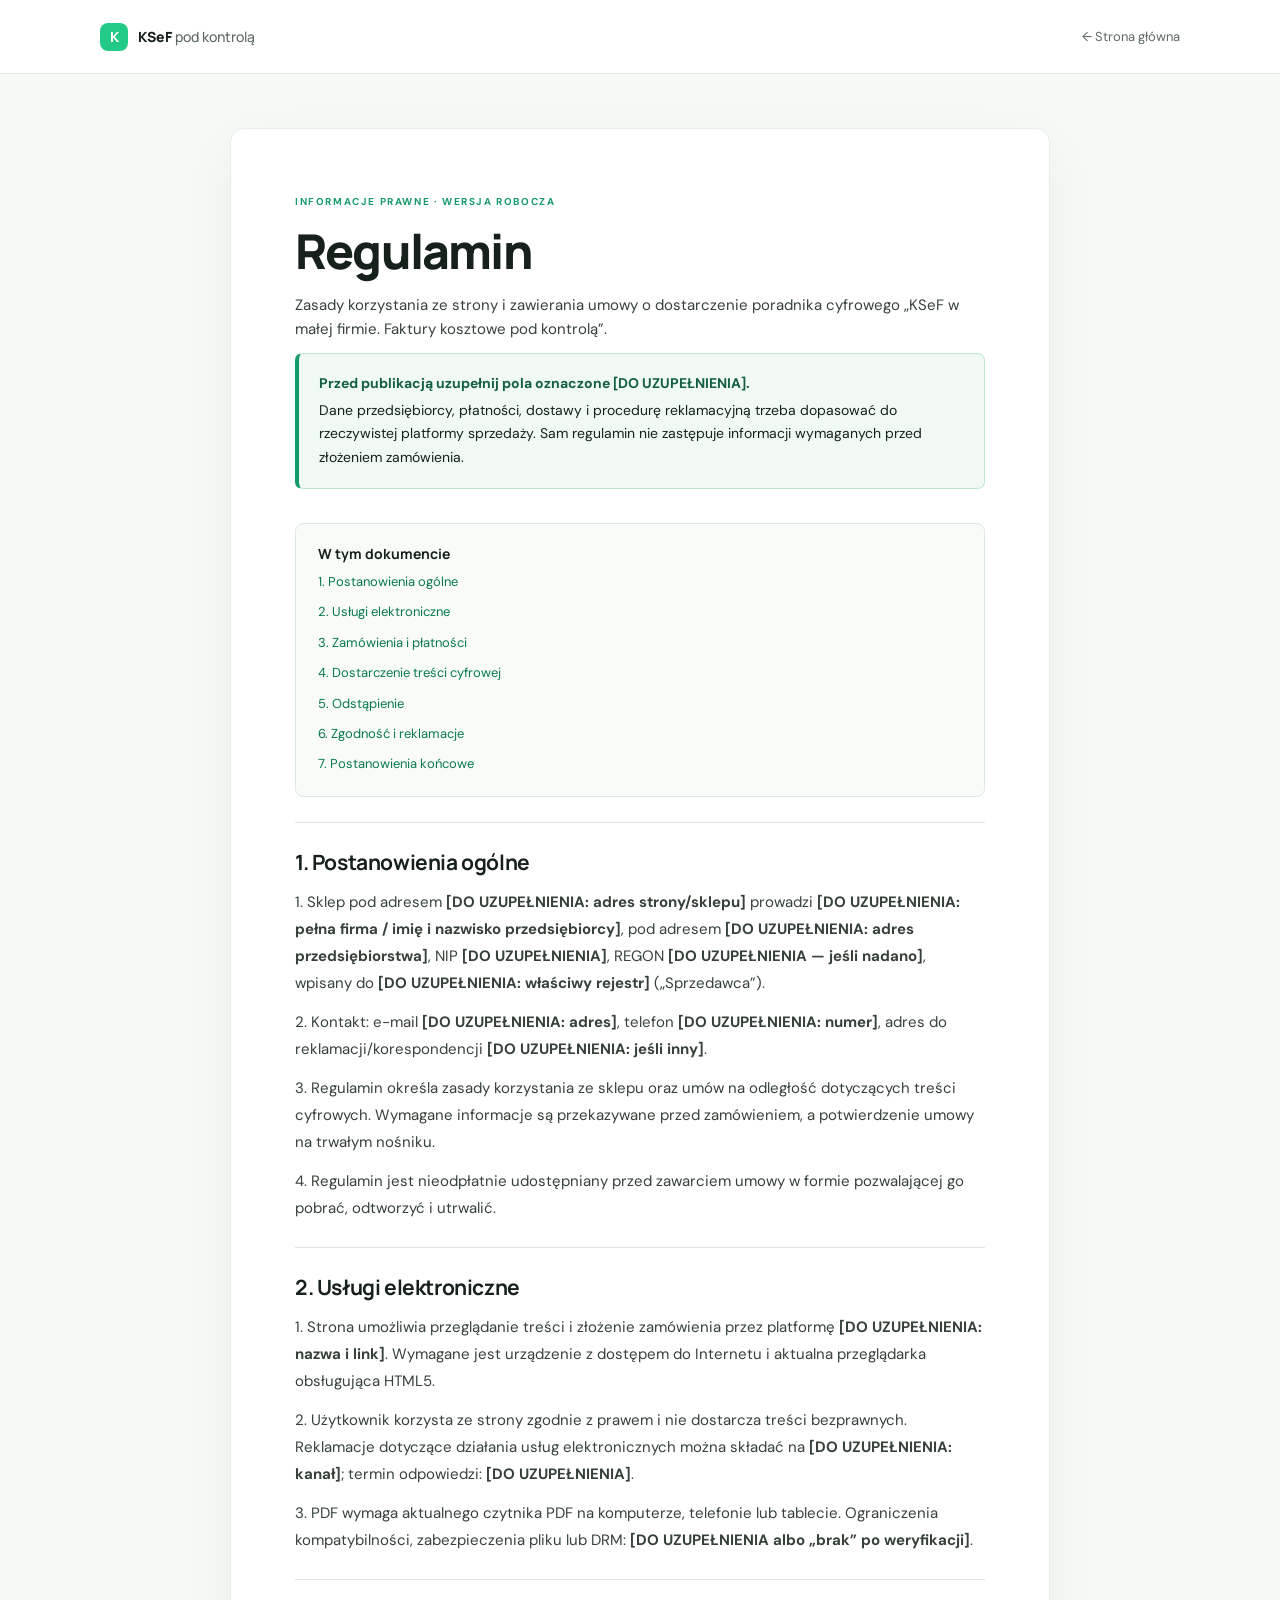
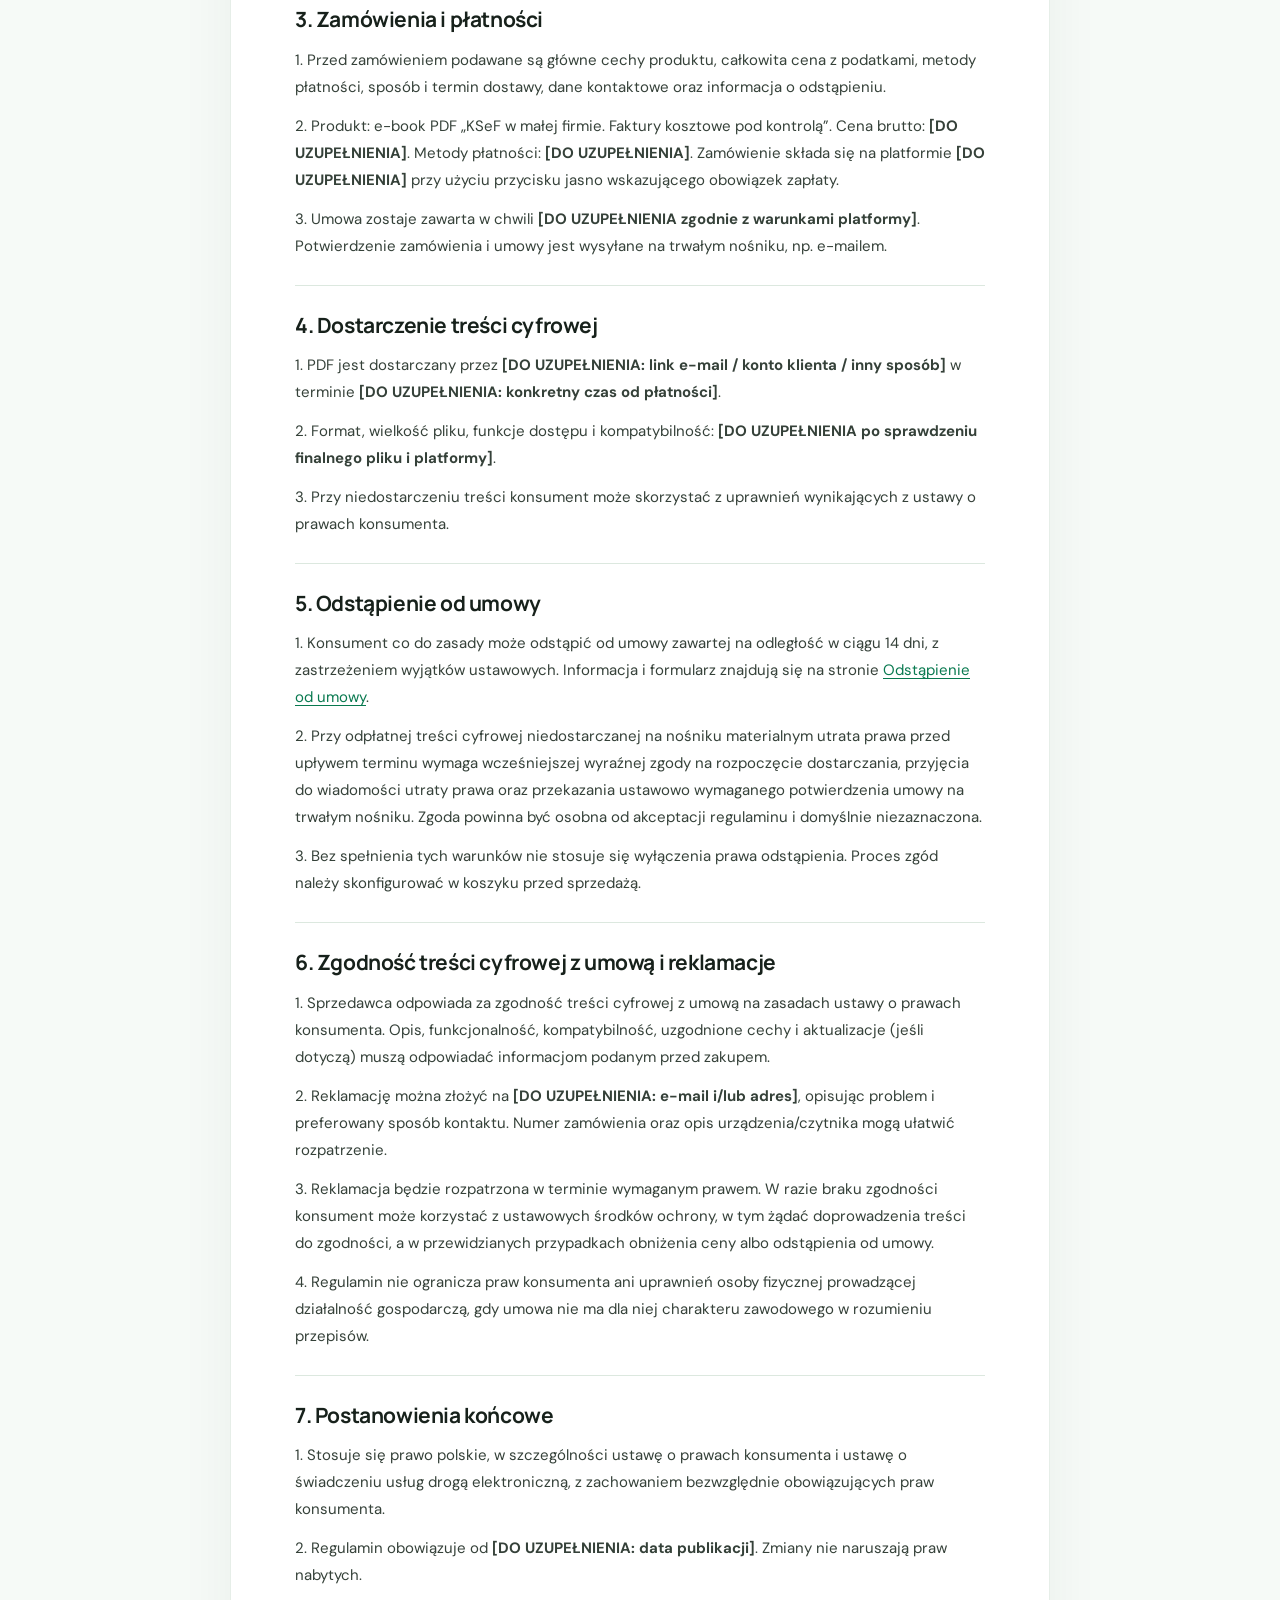
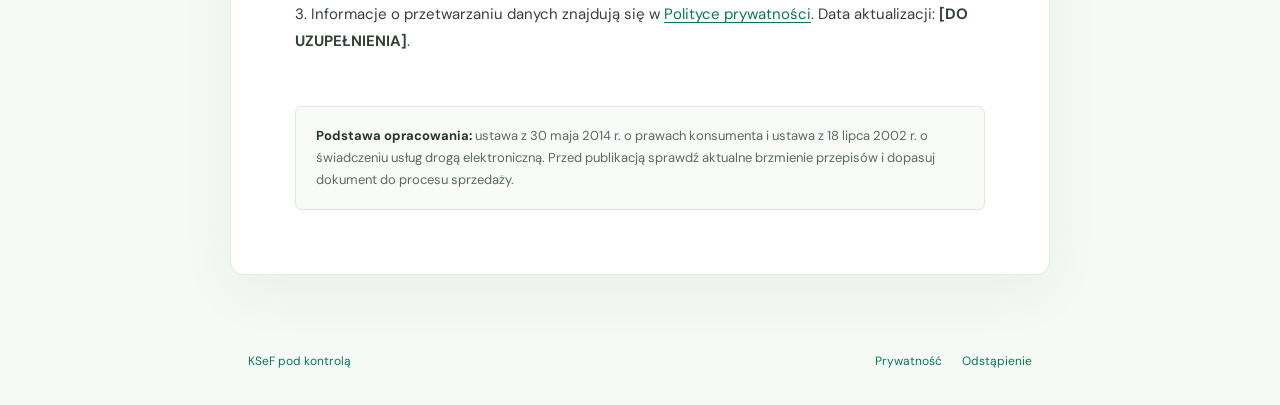
==== regulamin.html @ 52cff68a "Add legal document templates for digital product" ====
<!doctype html><html lang="pl"><head><meta charset="UTF-8"><meta name="viewport" content="width=device-width, initial-scale=1"><meta name="description" content="Projekt regulaminu sprzedaży poradnika cyfrowego KSeF pod kontrolą."><title>Regulamin — KSeF pod kontrolą</title><link rel="preconnect" href="https://fonts.googleapis.com"><link rel="preconnect" href="https://fonts.gstatic.com" crossorigin><link href="https://fonts.googleapis.com/css2?family=DM+Sans:wght@400;500;600;700&family=Manrope:wght@500;600;700;800&display=swap" rel="stylesheet"><link rel="stylesheet" href="documents.css"></head><body>
<header class="doc-header"><a class="brand" href="index.html"><span class="mark">K</span><span>KSeF <i>pod kontrolą</i></span></a><a class="back" href="index.html">← Strona główna</a></header><main class="doc-shell"><div class="doc-kicker">INFORMACJE PRAWNE · WERSJA ROBOCZA</div><h1>Regulamin</h1><p class="lead">Zasady korzystania ze strony i zawierania umowy o dostarczenie poradnika cyfrowego „KSeF w małej firmie. Faktury kosztowe pod kontrolą”.</p><aside class="notice"><strong>Przed publikacją uzupełnij pola oznaczone [DO UZUPEŁNIENIA].</strong> Dane przedsiębiorcy, płatności, dostawy i procedurę reklamacyjną trzeba dopasować do rzeczywistej platformy sprzedaży. Sam regulamin nie zastępuje informacji wymaganych przed złożeniem zamówienia.</aside>
<nav class="toc"><strong>W tym dokumencie</strong><a href="#postanowienia">1. Postanowienia ogólne</a><a href="#uslugi">2. Usługi elektroniczne</a><a href="#zamowienia">3. Zamówienia i płatności</a><a href="#dostawa">4. Dostarczenie treści cyfrowej</a><a href="#odstapienie">5. Odstąpienie</a><a href="#reklamacje">6. Zgodność i reklamacje</a><a href="#koncowe">7. Postanowienia końcowe</a></nav>
<section id="postanowienia"><h2>1. Postanowienia ogólne</h2><p>1. Sklep pod adresem <b>[DO UZUPEŁNIENIA: adres strony/sklepu]</b> prowadzi <b>[DO UZUPEŁNIENIA: pełna firma / imię i nazwisko przedsiębiorcy]</b>, pod adresem <b>[DO UZUPEŁNIENIA: adres przedsiębiorstwa]</b>, NIP <b>[DO UZUPEŁNIENIA]</b>, REGON <b>[DO UZUPEŁNIENIA — jeśli nadano]</b>, wpisany do <b>[DO UZUPEŁNIENIA: właściwy rejestr]</b> („Sprzedawca”).</p><p>2. Kontakt: e-mail <b>[DO UZUPEŁNIENIA: adres]</b>, telefon <b>[DO UZUPEŁNIENIA: numer]</b>, adres do reklamacji/korespondencji <b>[DO UZUPEŁNIENIA: jeśli inny]</b>.</p><p>3. Regulamin określa zasady korzystania ze sklepu oraz umów na odległość dotyczących treści cyfrowych. Wymagane informacje są przekazywane przed zamówieniem, a potwierdzenie umowy na trwałym nośniku.</p><p>4. Regulamin jest nieodpłatnie udostępniany przed zawarciem umowy w formie pozwalającej go pobrać, odtworzyć i utrwalić.</p></section>
<section id="uslugi"><h2>2. Usługi elektroniczne</h2><p>1. Strona umożliwia przeglądanie treści i złożenie zamówienia przez platformę <b>[DO UZUPEŁNIENIA: nazwa i link]</b>. Wymagane jest urządzenie z dostępem do Internetu i aktualna przeglądarka obsługująca HTML5.</p><p>2. Użytkownik korzysta ze strony zgodnie z prawem i nie dostarcza treści bezprawnych. Reklamacje dotyczące działania usług elektronicznych można składać na <b>[DO UZUPEŁNIENIA: kanał]</b>; termin odpowiedzi: <b>[DO UZUPEŁNIENIA]</b>.</p><p>3. PDF wymaga aktualnego czytnika PDF na komputerze, telefonie lub tablecie. Ograniczenia kompatybilności, zabezpieczenia pliku lub DRM: <b>[DO UZUPEŁNIENIA albo „brak” po weryfikacji]</b>.</p></section>
<section id="zamowienia"><h2>3. Zamówienia i płatności</h2><p>1. Przed zamówieniem podawane są główne cechy produktu, całkowita cena z podatkami, metody płatności, sposób i termin dostawy, dane kontaktowe oraz informacja o odstąpieniu.</p><p>2. Produkt: e-book PDF „KSeF w małej firmie. Faktury kosztowe pod kontrolą”. Cena brutto: <b>[DO UZUPEŁNIENIA]</b>. Metody płatności: <b>[DO UZUPEŁNIENIA]</b>. Zamówienie składa się na platformie <b>[DO UZUPEŁNIENIA]</b> przy użyciu przycisku jasno wskazującego obowiązek zapłaty.</p><p>3. Umowa zostaje zawarta w chwili <b>[DO UZUPEŁNIENIA zgodnie z warunkami platformy]</b>. Potwierdzenie zamówienia i umowy jest wysyłane na trwałym nośniku, np. e-mailem.</p></section>
<section id="dostawa"><h2>4. Dostarczenie treści cyfrowej</h2><p>1. PDF jest dostarczany przez <b>[DO UZUPEŁNIENIA: link e-mail / konto klienta / inny sposób]</b> w terminie <b>[DO UZUPEŁNIENIA: konkretny czas od płatności]</b>.</p><p>2. Format, wielkość pliku, funkcje dostępu i kompatybilność: <b>[DO UZUPEŁNIENIA po sprawdzeniu finalnego pliku i platformy]</b>.</p><p>3. Przy niedostarczeniu treści konsument może skorzystać z uprawnień wynikających z ustawy o prawach konsumenta.</p></section>
<section id="odstapienie"><h2>5. Odstąpienie od umowy</h2><p>1. Konsument co do zasady może odstąpić od umowy zawartej na odległość w ciągu 14 dni, z zastrzeżeniem wyjątków ustawowych. Informacja i formularz znajdują się na stronie <a href="odstapienie.html">Odstąpienie od umowy</a>.</p><p>2. Przy odpłatnej treści cyfrowej niedostarczanej na nośniku materialnym utrata prawa przed upływem terminu wymaga wcześniejszej wyraźnej zgody na rozpoczęcie dostarczania, przyjęcia do wiadomości utraty prawa oraz przekazania ustawowo wymaganego potwierdzenia umowy na trwałym nośniku. Zgoda powinna być osobna od akceptacji regulaminu i domyślnie niezaznaczona.</p><p>3. Bez spełnienia tych warunków nie stosuje się wyłączenia prawa odstąpienia. Proces zgód należy skonfigurować w koszyku przed sprzedażą.</p></section>
<section id="reklamacje"><h2>6. Zgodność treści cyfrowej z umową i reklamacje</h2><p>1. Sprzedawca odpowiada za zgodność treści cyfrowej z umową na zasadach ustawy o prawach konsumenta. Opis, funkcjonalność, kompatybilność, uzgodnione cechy i aktualizacje (jeśli dotyczą) muszą odpowiadać informacjom podanym przed zakupem.</p><p>2. Reklamację można złożyć na <b>[DO UZUPEŁNIENIA: e-mail i/lub adres]</b>, opisując problem i preferowany sposób kontaktu. Numer zamówienia oraz opis urządzenia/czytnika mogą ułatwić rozpatrzenie.</p><p>3. Reklamacja będzie rozpatrzona w terminie wymaganym prawem. W razie braku zgodności konsument może korzystać z ustawowych środków ochrony, w tym żądać doprowadzenia treści do zgodności, a w przewidzianych przypadkach obniżenia ceny albo odstąpienia od umowy.</p><p>4. Regulamin nie ogranicza praw konsumenta ani uprawnień osoby fizycznej prowadzącej działalność gospodarczą, gdy umowa nie ma dla niej charakteru zawodowego w rozumieniu przepisów.</p></section>
<section id="koncowe"><h2>7. Postanowienia końcowe</h2><p>1. Stosuje się prawo polskie, w szczególności ustawę o prawach konsumenta i ustawę o świadczeniu usług drogą elektroniczną, z zachowaniem bezwzględnie obowiązujących praw konsumenta.</p><p>2. Regulamin obowiązuje od <b>[DO UZUPEŁNIENIA: data publikacji]</b>. Zmiany nie naruszają praw nabytych.</p><p>3. Informacje o przetwarzaniu danych znajdują się w <a href="polityka-prywatnosci.html">Polityce prywatności</a>. Data aktualizacji: <b>[DO UZUPEŁNIENIA]</b>.</p></section>
<aside class="sources"><b>Podstawa opracowania:</b> ustawa z 30 maja 2014 r. o prawach konsumenta i ustawa z 18 lipca 2002 r. o świadczeniu usług drogą elektroniczną. Przed publikacją sprawdź aktualne brzmienie przepisów i dopasuj dokument do procesu sprzedaży.</aside></main><footer class="doc-footer"><a href="index.html">KSeF pod kontrolą</a><nav><a href="polityka-prywatnosci.html">Prywatność</a><a href="odstapienie.html">Odstąpienie</a></nav></footer></body></html>
---- documents.css ----
:root{--ink:#17211b;--muted:#5d6a61;--green:#159b68;--line:#dce8df;--soft:#f6faf7;--display:"Manrope","DM Sans",Arial,sans-serif;--sans:"DM Sans",Arial,sans-serif}*{box-sizing:border-box}html{scroll-behavior:smooth}body{margin:0;background:var(--soft);color:var(--ink);font:16px/1.8 var(--sans);-webkit-font-smoothing:antialiased}a{color:#08794f;text-decoration-thickness:1px;text-underline-offset:3px}.doc-header{height:74px;padding:0 max(24px,calc((100% - 1080px)/2));display:flex;align-items:center;justify-content:space-between;background:#fff;border-bottom:1px solid var(--line)}.brand{display:flex;align-items:center;gap:10px;color:var(--ink);font:800 14px var(--display);text-decoration:none}.brand i{font-style:normal;font-weight:500;color:var(--muted)}.mark{display:grid;place-items:center;background:#22c987;color:white;width:28px;height:28px;border-radius:8px}.back{font-size:13px;text-decoration:none;color:var(--muted)}.doc-shell{width:min(820px,calc(100% - 36px));margin:54px auto 76px;padding:clamp(24px,6vw,64px);background:white;border:1px solid #e6eee8;box-shadow:0 18px 55px #1c3c270e;border-radius:14px}.doc-kicker{font-size:10px;letter-spacing:1.6px;font-weight:700;color:var(--green);margin-bottom:13px}.doc-shell h1{font:800 clamp(34px,6vw,48px)/1.12 var(--display);letter-spacing:-1.8px;margin:0 0 15px}.lead{font-size:18px;line-height:1.6;color:var(--muted);margin:0 0 28px}.notice{padding:18px 20px;margin:0 0 34px;border:1px solid #bee7cd;border-left:4px solid var(--green);border-radius:7px;background:#f0faf3;font-size:14px;line-height:1.7}.notice strong{display:block;color:#145f42;margin-bottom:3px}.doc-shell section{padding:25px 0;border-top:1px solid var(--line);scroll-margin-top:20px}.doc-shell h2{font:700 21px/1.35 var(--display);letter-spacing:-.4px;margin:0 0 13px}.doc-shell p,.doc-shell li{font-size:15px;color:#354139}.doc-shell p{margin:0 0 12px}.doc-shell p:last-child{margin-bottom:0}.doc-shell ul{padding-left:22px;margin:12px 0}.doc-shell li{padding:0 0 10px}.toc{display:grid;gap:7px;padding:20px 22px;margin:0 0 25px;background:#f8fbf8;border:1px solid var(--line);border-radius:8px}.toc strong{font:700 14px var(--display)}.toc a{font-size:13px;text-decoration:none}.toc a:hover,.doc-links a:hover,.doc-footer a:hover{color:#095c3e;text-decoration:underline}.sources{margin-top:26px;padding:18px 20px;background:#f8fbf8;border:1px solid var(--line);border-radius:7px;color:var(--muted);font-size:13px;line-height:1.7}.sources b{color:#27372d}.form-template{margin-top:18px;padding:22px;border:1px solid var(--line);border-radius:8px;background:#fbfdfb}.form-template p{margin-bottom:13px}.form-template .small{font-size:12px;color:var(--muted);margin-top:18px}.doc-links{display:flex;justify-content:space-between;margin-top:26px!important}.doc-footer{max-width:820px;margin:0 auto;padding:0 18px 32px;display:flex;justify-content:space-between;font-size:12px;color:var(--muted)}.doc-footer a{text-decoration:none}.doc-footer nav{display:flex;gap:20px}@media(max-width:560px){body{font-size:15px}.doc-header{height:64px;padding:0 18px}.back{font-size:11px}.doc-shell{width:calc(100% - 20px);margin:18px auto 42px;padding:24px 20px;border-radius:10px}.lead{font-size:16px}.doc-shell h2{font-size:19px}.doc-shell p,.doc-shell li{font-size:14px}.doc-footer{padding:0 14px 24px}.doc-footer nav{gap:12px}}
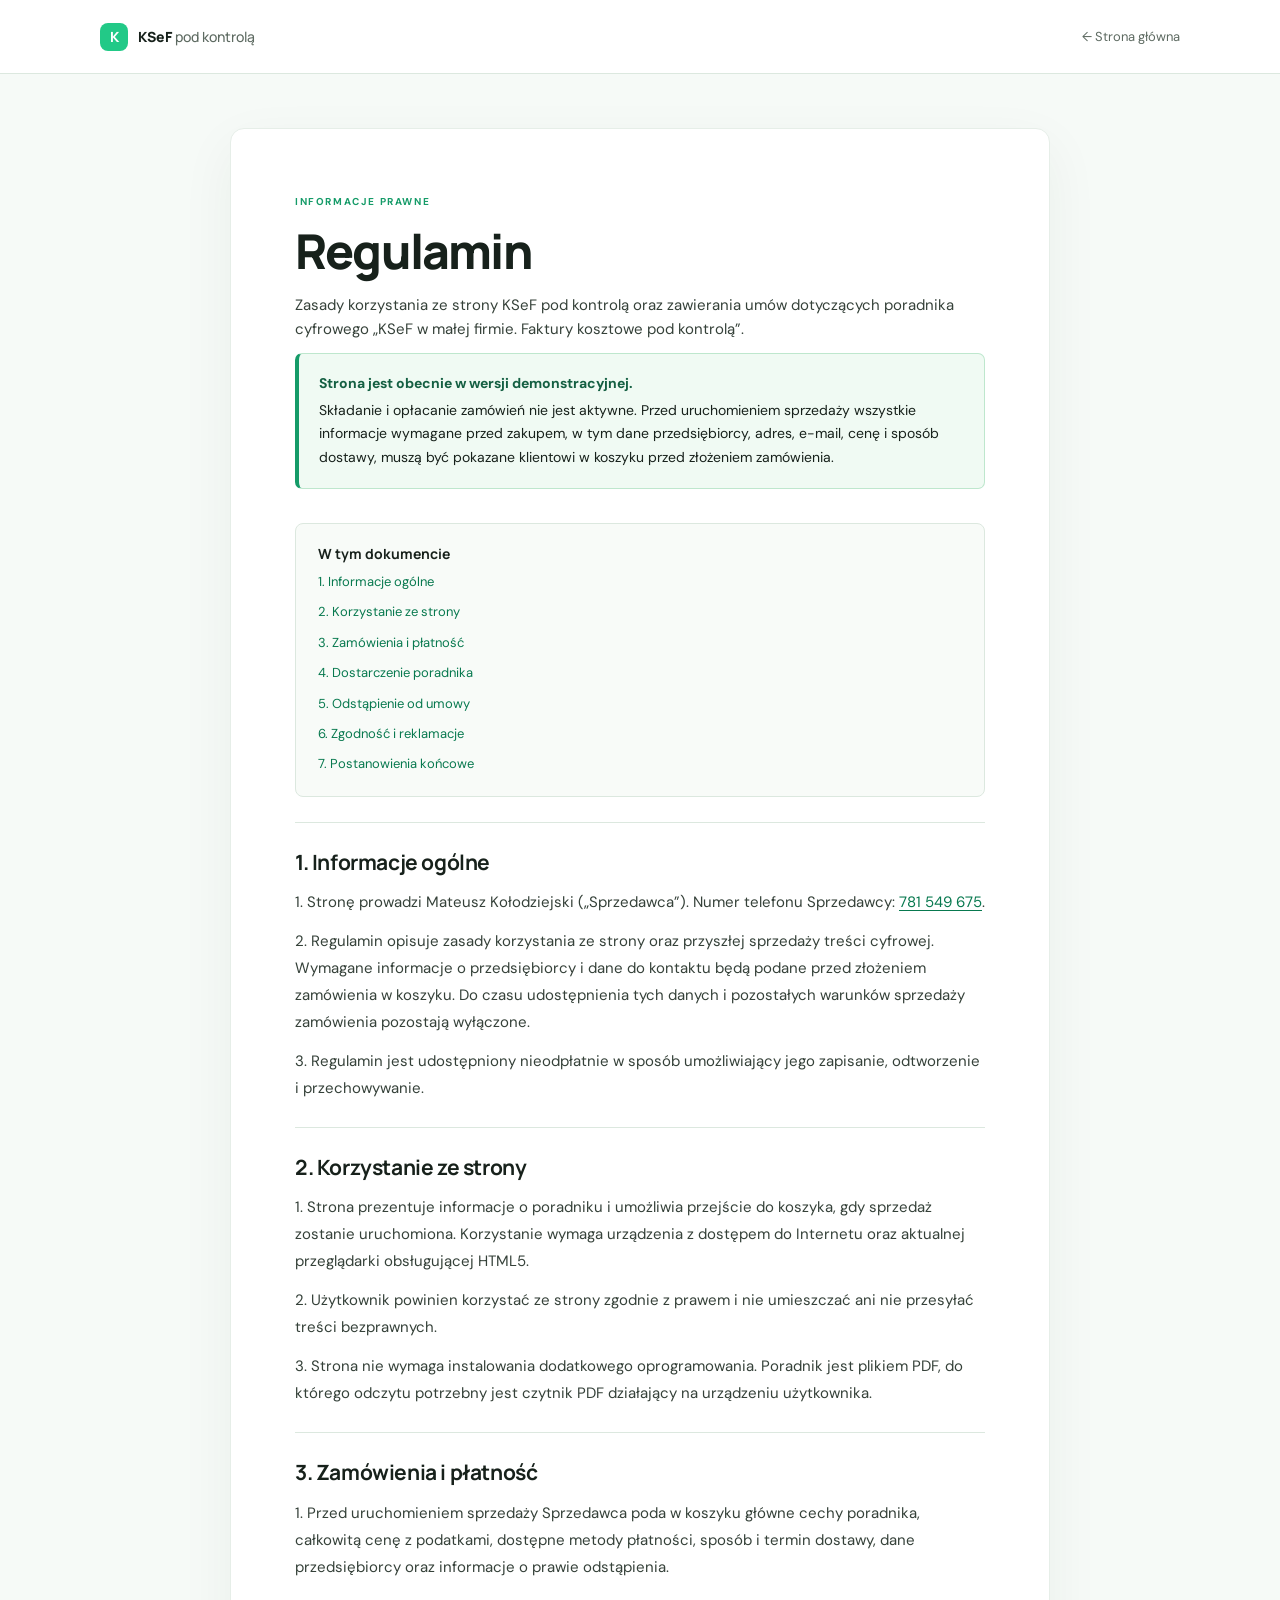
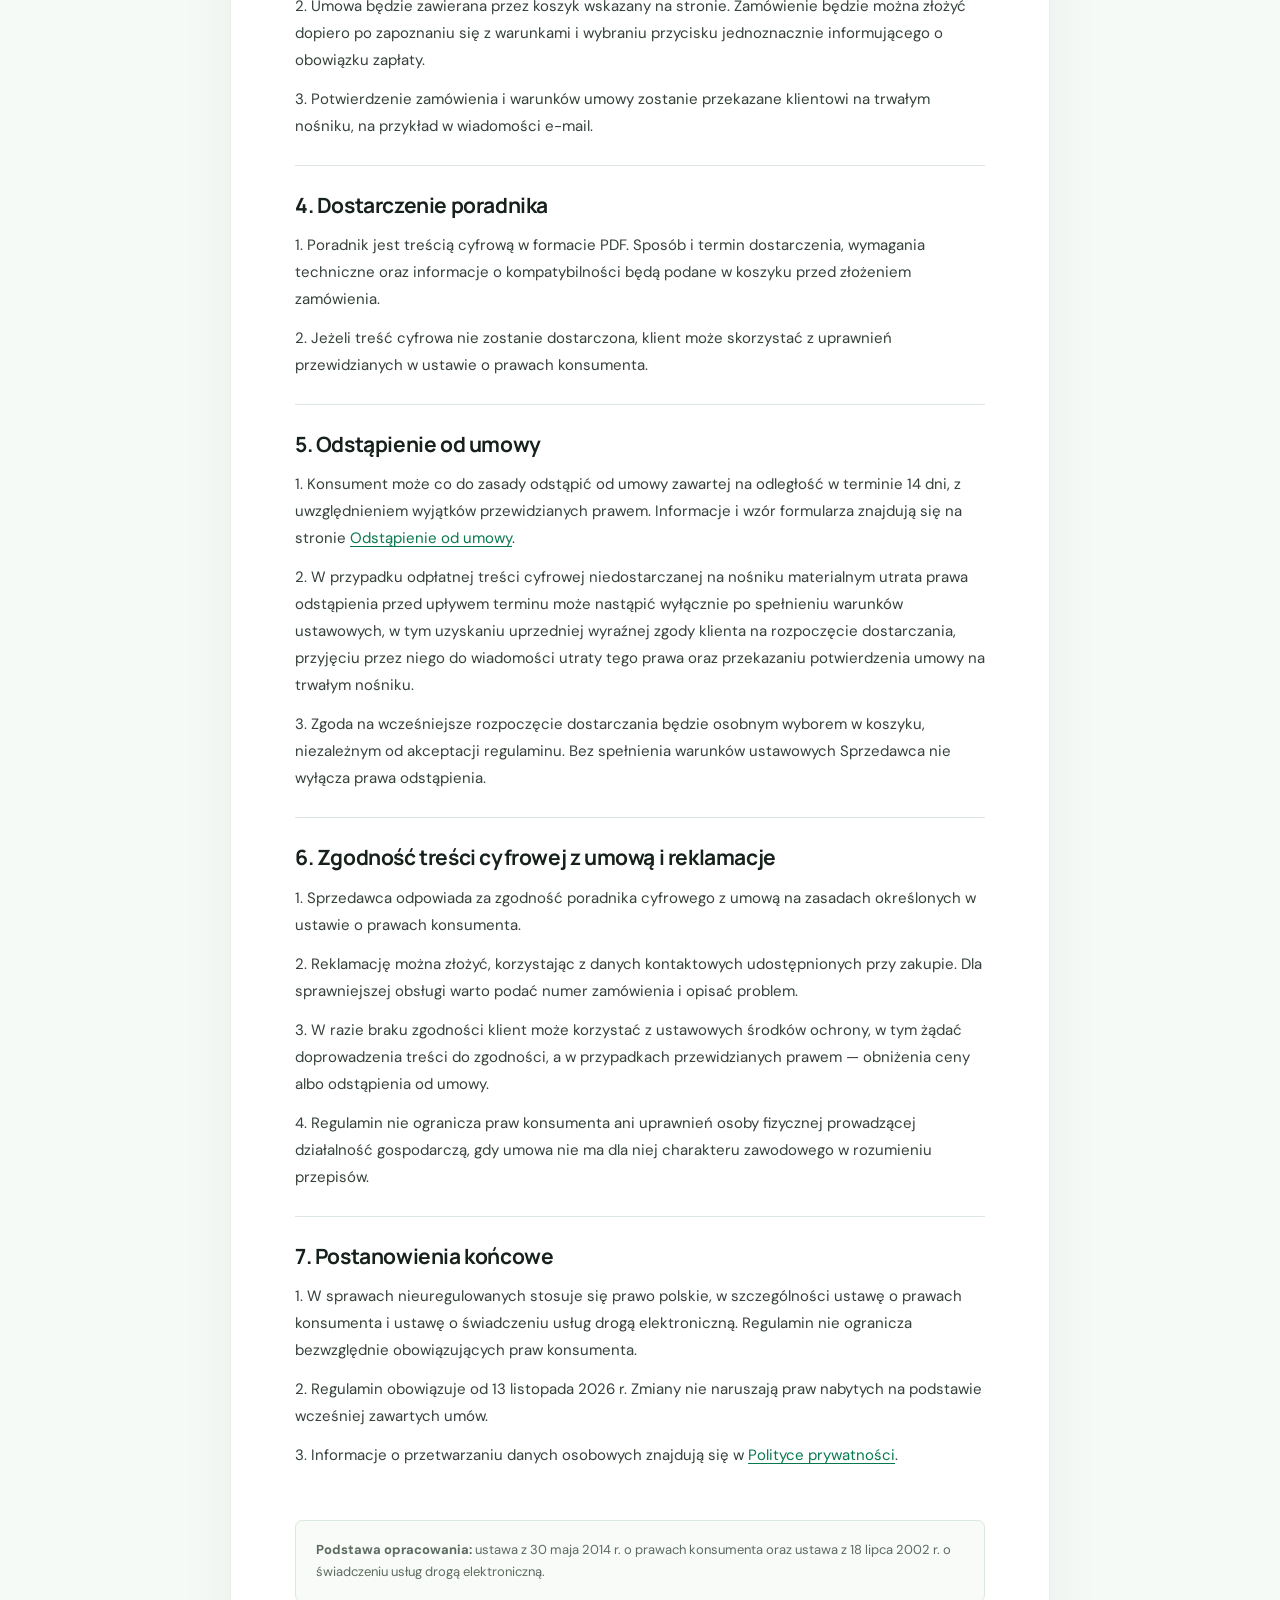
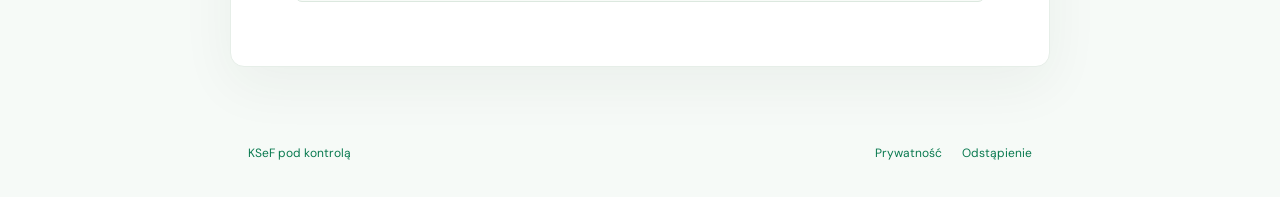
==== commit 87f2d797: "Simplify terms and add seller contact details" ====
--- a/regulamin.html
+++ b/regulamin.html
@@ -1,11 +1,87 @@
-<!doctype html><html lang="pl"><head><meta charset="UTF-8"><meta name="viewport" content="width=device-width, initial-scale=1"><meta name="description" content="Projekt regulaminu sprzedaży poradnika cyfrowego KSeF pod kontrolą."><title>Regulamin — KSeF pod kontrolą</title><link rel="preconnect" href="https://fonts.googleapis.com"><link rel="preconnect" href="https://fonts.gstatic.com" crossorigin><link href="https://fonts.googleapis.com/css2?family=DM+Sans:wght@400;500;600;700&family=Manrope:wght@500;600;700;800&display=swap" rel="stylesheet"><link rel="stylesheet" href="documents.css"></head><body>
-<header class="doc-header"><a class="brand" href="index.html"><span class="mark">K</span><span>KSeF <i>pod kontrolą</i></span></a><a class="back" href="index.html">← Strona główna</a></header><main class="doc-shell"><div class="doc-kicker">INFORMACJE PRAWNE · WERSJA ROBOCZA</div><h1>Regulamin</h1><p class="lead">Zasady korzystania ze strony i zawierania umowy o dostarczenie poradnika cyfrowego „KSeF w małej firmie. Faktury kosztowe pod kontrolą”.</p><aside class="notice"><strong>Przed publikacją uzupełnij pola oznaczone [DO UZUPEŁNIENIA].</strong> Dane przedsiębiorcy, płatności, dostawy i procedurę reklamacyjną trzeba dopasować do rzeczywistej platformy sprzedaży. Sam regulamin nie zastępuje informacji wymaganych przed złożeniem zamówienia.</aside>
-<nav class="toc"><strong>W tym dokumencie</strong><a href="#postanowienia">1. Postanowienia ogólne</a><a href="#uslugi">2. Usługi elektroniczne</a><a href="#zamowienia">3. Zamówienia i płatności</a><a href="#dostawa">4. Dostarczenie treści cyfrowej</a><a href="#odstapienie">5. Odstąpienie</a><a href="#reklamacje">6. Zgodność i reklamacje</a><a href="#koncowe">7. Postanowienia końcowe</a></nav>
-<section id="postanowienia"><h2>1. Postanowienia ogólne</h2><p>1. Sklep pod adresem <b>[DO UZUPEŁNIENIA: adres strony/sklepu]</b> prowadzi <b>[DO UZUPEŁNIENIA: pełna firma / imię i nazwisko przedsiębiorcy]</b>, pod adresem <b>[DO UZUPEŁNIENIA: adres przedsiębiorstwa]</b>, NIP <b>[DO UZUPEŁNIENIA]</b>, REGON <b>[DO UZUPEŁNIENIA — jeśli nadano]</b>, wpisany do <b>[DO UZUPEŁNIENIA: właściwy rejestr]</b> („Sprzedawca”).</p><p>2. Kontakt: e-mail <b>[DO UZUPEŁNIENIA: adres]</b>, telefon <b>[DO UZUPEŁNIENIA: numer]</b>, adres do reklamacji/korespondencji <b>[DO UZUPEŁNIENIA: jeśli inny]</b>.</p><p>3. Regulamin określa zasady korzystania ze sklepu oraz umów na odległość dotyczących treści cyfrowych. Wymagane informacje są przekazywane przed zamówieniem, a potwierdzenie umowy na trwałym nośniku.</p><p>4. Regulamin jest nieodpłatnie udostępniany przed zawarciem umowy w formie pozwalającej go pobrać, odtworzyć i utrwalić.</p></section>
-<section id="uslugi"><h2>2. Usługi elektroniczne</h2><p>1. Strona umożliwia przeglądanie treści i złożenie zamówienia przez platformę <b>[DO UZUPEŁNIENIA: nazwa i link]</b>. Wymagane jest urządzenie z dostępem do Internetu i aktualna przeglądarka obsługująca HTML5.</p><p>2. Użytkownik korzysta ze strony zgodnie z prawem i nie dostarcza treści bezprawnych. Reklamacje dotyczące działania usług elektronicznych można składać na <b>[DO UZUPEŁNIENIA: kanał]</b>; termin odpowiedzi: <b>[DO UZUPEŁNIENIA]</b>.</p><p>3. PDF wymaga aktualnego czytnika PDF na komputerze, telefonie lub tablecie. Ograniczenia kompatybilności, zabezpieczenia pliku lub DRM: <b>[DO UZUPEŁNIENIA albo „brak” po weryfikacji]</b>.</p></section>
-<section id="zamowienia"><h2>3. Zamówienia i płatności</h2><p>1. Przed zamówieniem podawane są główne cechy produktu, całkowita cena z podatkami, metody płatności, sposób i termin dostawy, dane kontaktowe oraz informacja o odstąpieniu.</p><p>2. Produkt: e-book PDF „KSeF w małej firmie. Faktury kosztowe pod kontrolą”. Cena brutto: <b>[DO UZUPEŁNIENIA]</b>. Metody płatności: <b>[DO UZUPEŁNIENIA]</b>. Zamówienie składa się na platformie <b>[DO UZUPEŁNIENIA]</b> przy użyciu przycisku jasno wskazującego obowiązek zapłaty.</p><p>3. Umowa zostaje zawarta w chwili <b>[DO UZUPEŁNIENIA zgodnie z warunkami platformy]</b>. Potwierdzenie zamówienia i umowy jest wysyłane na trwałym nośniku, np. e-mailem.</p></section>
-<section id="dostawa"><h2>4. Dostarczenie treści cyfrowej</h2><p>1. PDF jest dostarczany przez <b>[DO UZUPEŁNIENIA: link e-mail / konto klienta / inny sposób]</b> w terminie <b>[DO UZUPEŁNIENIA: konkretny czas od płatności]</b>.</p><p>2. Format, wielkość pliku, funkcje dostępu i kompatybilność: <b>[DO UZUPEŁNIENIA po sprawdzeniu finalnego pliku i platformy]</b>.</p><p>3. Przy niedostarczeniu treści konsument może skorzystać z uprawnień wynikających z ustawy o prawach konsumenta.</p></section>
-<section id="odstapienie"><h2>5. Odstąpienie od umowy</h2><p>1. Konsument co do zasady może odstąpić od umowy zawartej na odległość w ciągu 14 dni, z zastrzeżeniem wyjątków ustawowych. Informacja i formularz znajdują się na stronie <a href="odstapienie.html">Odstąpienie od umowy</a>.</p><p>2. Przy odpłatnej treści cyfrowej niedostarczanej na nośniku materialnym utrata prawa przed upływem terminu wymaga wcześniejszej wyraźnej zgody na rozpoczęcie dostarczania, przyjęcia do wiadomości utraty prawa oraz przekazania ustawowo wymaganego potwierdzenia umowy na trwałym nośniku. Zgoda powinna być osobna od akceptacji regulaminu i domyślnie niezaznaczona.</p><p>3. Bez spełnienia tych warunków nie stosuje się wyłączenia prawa odstąpienia. Proces zgód należy skonfigurować w koszyku przed sprzedażą.</p></section>
-<section id="reklamacje"><h2>6. Zgodność treści cyfrowej z umową i reklamacje</h2><p>1. Sprzedawca odpowiada za zgodność treści cyfrowej z umową na zasadach ustawy o prawach konsumenta. Opis, funkcjonalność, kompatybilność, uzgodnione cechy i aktualizacje (jeśli dotyczą) muszą odpowiadać informacjom podanym przed zakupem.</p><p>2. Reklamację można złożyć na <b>[DO UZUPEŁNIENIA: e-mail i/lub adres]</b>, opisując problem i preferowany sposób kontaktu. Numer zamówienia oraz opis urządzenia/czytnika mogą ułatwić rozpatrzenie.</p><p>3. Reklamacja będzie rozpatrzona w terminie wymaganym prawem. W razie braku zgodności konsument może korzystać z ustawowych środków ochrony, w tym żądać doprowadzenia treści do zgodności, a w przewidzianych przypadkach obniżenia ceny albo odstąpienia od umowy.</p><p>4. Regulamin nie ogranicza praw konsumenta ani uprawnień osoby fizycznej prowadzącej działalność gospodarczą, gdy umowa nie ma dla niej charakteru zawodowego w rozumieniu przepisów.</p></section>
-<section id="koncowe"><h2>7. Postanowienia końcowe</h2><p>1. Stosuje się prawo polskie, w szczególności ustawę o prawach konsumenta i ustawę o świadczeniu usług drogą elektroniczną, z zachowaniem bezwzględnie obowiązujących praw konsumenta.</p><p>2. Regulamin obowiązuje od <b>[DO UZUPEŁNIENIA: data publikacji]</b>. Zmiany nie naruszają praw nabytych.</p><p>3. Informacje o przetwarzaniu danych znajdują się w <a href="polityka-prywatnosci.html">Polityce prywatności</a>. Data aktualizacji: <b>[DO UZUPEŁNIENIA]</b>.</p></section>
-<aside class="sources"><b>Podstawa opracowania:</b> ustawa z 30 maja 2014 r. o prawach konsumenta i ustawa z 18 lipca 2002 r. o świadczeniu usług drogą elektroniczną. Przed publikacją sprawdź aktualne brzmienie przepisów i dopasuj dokument do procesu sprzedaży.</aside></main><footer class="doc-footer"><a href="index.html">KSeF pod kontrolą</a><nav><a href="polityka-prywatnosci.html">Prywatność</a><a href="odstapienie.html">Odstąpienie</a></nav></footer></body></html>+<!doctype html>
+<html lang="pl">
+<head>
+  <meta charset="UTF-8">
+  <meta name="viewport" content="width=device-width, initial-scale=1">
+  <meta name="description" content="Regulamin strony KSeF pod kontrolą i sprzedaży poradnika cyfrowego.">
+  <title>Regulamin — KSeF pod kontrolą</title>
+  <link rel="preconnect" href="https://fonts.googleapis.com">
+  <link rel="preconnect" href="https://fonts.gstatic.com" crossorigin>
+  <link href="https://fonts.googleapis.com/css2?family=DM+Sans:wght@400;500;600;700&family=Manrope:wght@500;600;700;800&display=swap" rel="stylesheet">
+  <link rel="stylesheet" href="documents.css">
+</head>
+<body>
+  <header class="doc-header">
+    <a class="brand" href="index.html"><span class="mark">K</span><span>KSeF <i>pod kontrolą</i></span></a>
+    <a class="back" href="index.html">← Strona główna</a>
+  </header>
+  <main class="doc-shell">
+    <div class="doc-kicker">INFORMACJE PRAWNE</div>
+    <h1>Regulamin</h1>
+    <p class="lead">Zasady korzystania ze strony KSeF pod kontrolą oraz zawierania umów dotyczących poradnika cyfrowego „KSeF w małej firmie. Faktury kosztowe pod kontrolą”.</p>
+    <aside class="notice"><strong>Strona jest obecnie w wersji demonstracyjnej.</strong> Składanie i opłacanie zamówień nie jest aktywne. Przed uruchomieniem sprzedaży wszystkie informacje wymagane przed zakupem, w tym dane przedsiębiorcy, adres, e-mail, cenę i sposób dostawy, muszą być pokazane klientowi w koszyku przed złożeniem zamówienia.</aside>
+    <nav class="toc" aria-label="Spis treści">
+      <strong>W tym dokumencie</strong>
+      <a href="#postanowienia">1. Informacje ogólne</a>
+      <a href="#uslugi">2. Korzystanie ze strony</a>
+      <a href="#zamowienia">3. Zamówienia i płatność</a>
+      <a href="#dostawa">4. Dostarczenie poradnika</a>
+      <a href="#odstapienie">5. Odstąpienie od umowy</a>
+      <a href="#reklamacje">6. Zgodność i reklamacje</a>
+      <a href="#koncowe">7. Postanowienia końcowe</a>
+    </nav>
+
+    <section id="postanowienia">
+      <h2>1. Informacje ogólne</h2>
+      <p>1. Stronę prowadzi Mateusz Kołodziejski („Sprzedawca”). Numer telefonu Sprzedawcy: <a href="tel:781549675">781 549 675</a>.</p>
+      <p>2. Regulamin opisuje zasady korzystania ze strony oraz przyszłej sprzedaży treści cyfrowej. Wymagane informacje o przedsiębiorcy i dane do kontaktu będą podane przed złożeniem zamówienia w koszyku. Do czasu udostępnienia tych danych i pozostałych warunków sprzedaży zamówienia pozostają wyłączone.</p>
+      <p>3. Regulamin jest udostępniony nieodpłatnie w sposób umożliwiający jego zapisanie, odtworzenie i przechowywanie.</p>
+    </section>
+
+    <section id="uslugi">
+      <h2>2. Korzystanie ze strony</h2>
+      <p>1. Strona prezentuje informacje o poradniku i umożliwia przejście do koszyka, gdy sprzedaż zostanie uruchomiona. Korzystanie wymaga urządzenia z dostępem do Internetu oraz aktualnej przeglądarki obsługującej HTML5.</p>
+      <p>2. Użytkownik powinien korzystać ze strony zgodnie z prawem i nie umieszczać ani nie przesyłać treści bezprawnych.</p>
+      <p>3. Strona nie wymaga instalowania dodatkowego oprogramowania. Poradnik jest plikiem PDF, do którego odczytu potrzebny jest czytnik PDF działający na urządzeniu użytkownika.</p>
+    </section>
+
+    <section id="zamowienia">
+      <h2>3. Zamówienia i płatność</h2>
+      <p>1. Przed uruchomieniem sprzedaży Sprzedawca poda w koszyku główne cechy poradnika, całkowitą cenę z podatkami, dostępne metody płatności, sposób i termin dostawy, dane przedsiębiorcy oraz informacje o prawie odstąpienia.</p>
+      <p>2. Umowa będzie zawierana przez koszyk wskazany na stronie. Zamówienie będzie można złożyć dopiero po zapoznaniu się z warunkami i wybraniu przycisku jednoznacznie informującego o obowiązku zapłaty.</p>
+      <p>3. Potwierdzenie zamówienia i warunków umowy zostanie przekazane klientowi na trwałym nośniku, na przykład w wiadomości e-mail.</p>
+    </section>
+
+    <section id="dostawa">
+      <h2>4. Dostarczenie poradnika</h2>
+      <p>1. Poradnik jest treścią cyfrową w formacie PDF. Sposób i termin dostarczenia, wymagania techniczne oraz informacje o kompatybilności będą podane w koszyku przed złożeniem zamówienia.</p>
+      <p>2. Jeżeli treść cyfrowa nie zostanie dostarczona, klient może skorzystać z uprawnień przewidzianych w ustawie o prawach konsumenta.</p>
+    </section>
+
+    <section id="odstapienie">
+      <h2>5. Odstąpienie od umowy</h2>
+      <p>1. Konsument może co do zasady odstąpić od umowy zawartej na odległość w terminie 14 dni, z uwzględnieniem wyjątków przewidzianych prawem. Informacje i wzór formularza znajdują się na stronie <a href="odstapienie.html">Odstąpienie od umowy</a>.</p>
+      <p>2. W przypadku odpłatnej treści cyfrowej niedostarczanej na nośniku materialnym utrata prawa odstąpienia przed upływem terminu może nastąpić wyłącznie po spełnieniu warunków ustawowych, w tym uzyskaniu uprzedniej wyraźnej zgody klienta na rozpoczęcie dostarczania, przyjęciu przez niego do wiadomości utraty tego prawa oraz przekazaniu potwierdzenia umowy na trwałym nośniku.</p>
+      <p>3. Zgoda na wcześniejsze rozpoczęcie dostarczania będzie osobnym wyborem w koszyku, niezależnym od akceptacji regulaminu. Bez spełnienia warunków ustawowych Sprzedawca nie wyłącza prawa odstąpienia.</p>
+    </section>
+
+    <section id="reklamacje">
+      <h2>6. Zgodność treści cyfrowej z umową i reklamacje</h2>
+      <p>1. Sprzedawca odpowiada za zgodność poradnika cyfrowego z umową na zasadach określonych w ustawie o prawach konsumenta.</p>
+      <p>2. Reklamację można złożyć, korzystając z danych kontaktowych udostępnionych przy zakupie. Dla sprawniejszej obsługi warto podać numer zamówienia i opisać problem.</p>
+      <p>3. W razie braku zgodności klient może korzystać z ustawowych środków ochrony, w tym żądać doprowadzenia treści do zgodności, a w przypadkach przewidzianych prawem — obniżenia ceny albo odstąpienia od umowy.</p>
+      <p>4. Regulamin nie ogranicza praw konsumenta ani uprawnień osoby fizycznej prowadzącej działalność gospodarczą, gdy umowa nie ma dla niej charakteru zawodowego w rozumieniu przepisów.</p>
+    </section>
+
+    <section id="koncowe">
+      <h2>7. Postanowienia końcowe</h2>
+      <p>1. W sprawach nieuregulowanych stosuje się prawo polskie, w szczególności ustawę o prawach konsumenta i ustawę o świadczeniu usług drogą elektroniczną. Regulamin nie ogranicza bezwzględnie obowiązujących praw konsumenta.</p>
+      <p>2. Regulamin obowiązuje od 13 listopada 2026 r. Zmiany nie naruszają praw nabytych na podstawie wcześniej zawartych umów.</p>
+      <p>3. Informacje o przetwarzaniu danych osobowych znajdują się w <a href="polityka-prywatnosci.html">Polityce prywatności</a>.</p>
+    </section>
+
+    <aside class="sources"><strong>Podstawa opracowania:</strong> ustawa z 30 maja 2014 r. o prawach konsumenta oraz ustawa z 18 lipca 2002 r. o świadczeniu usług drogą elektroniczną.</aside>
+  </main>
+  <footer class="doc-footer"><a href="index.html">KSeF pod kontrolą</a><nav><a href="polityka-prywatnosci.html">Prywatność</a><a href="odstapienie.html">Odstąpienie</a></nav></footer>
+</body>
+</html>
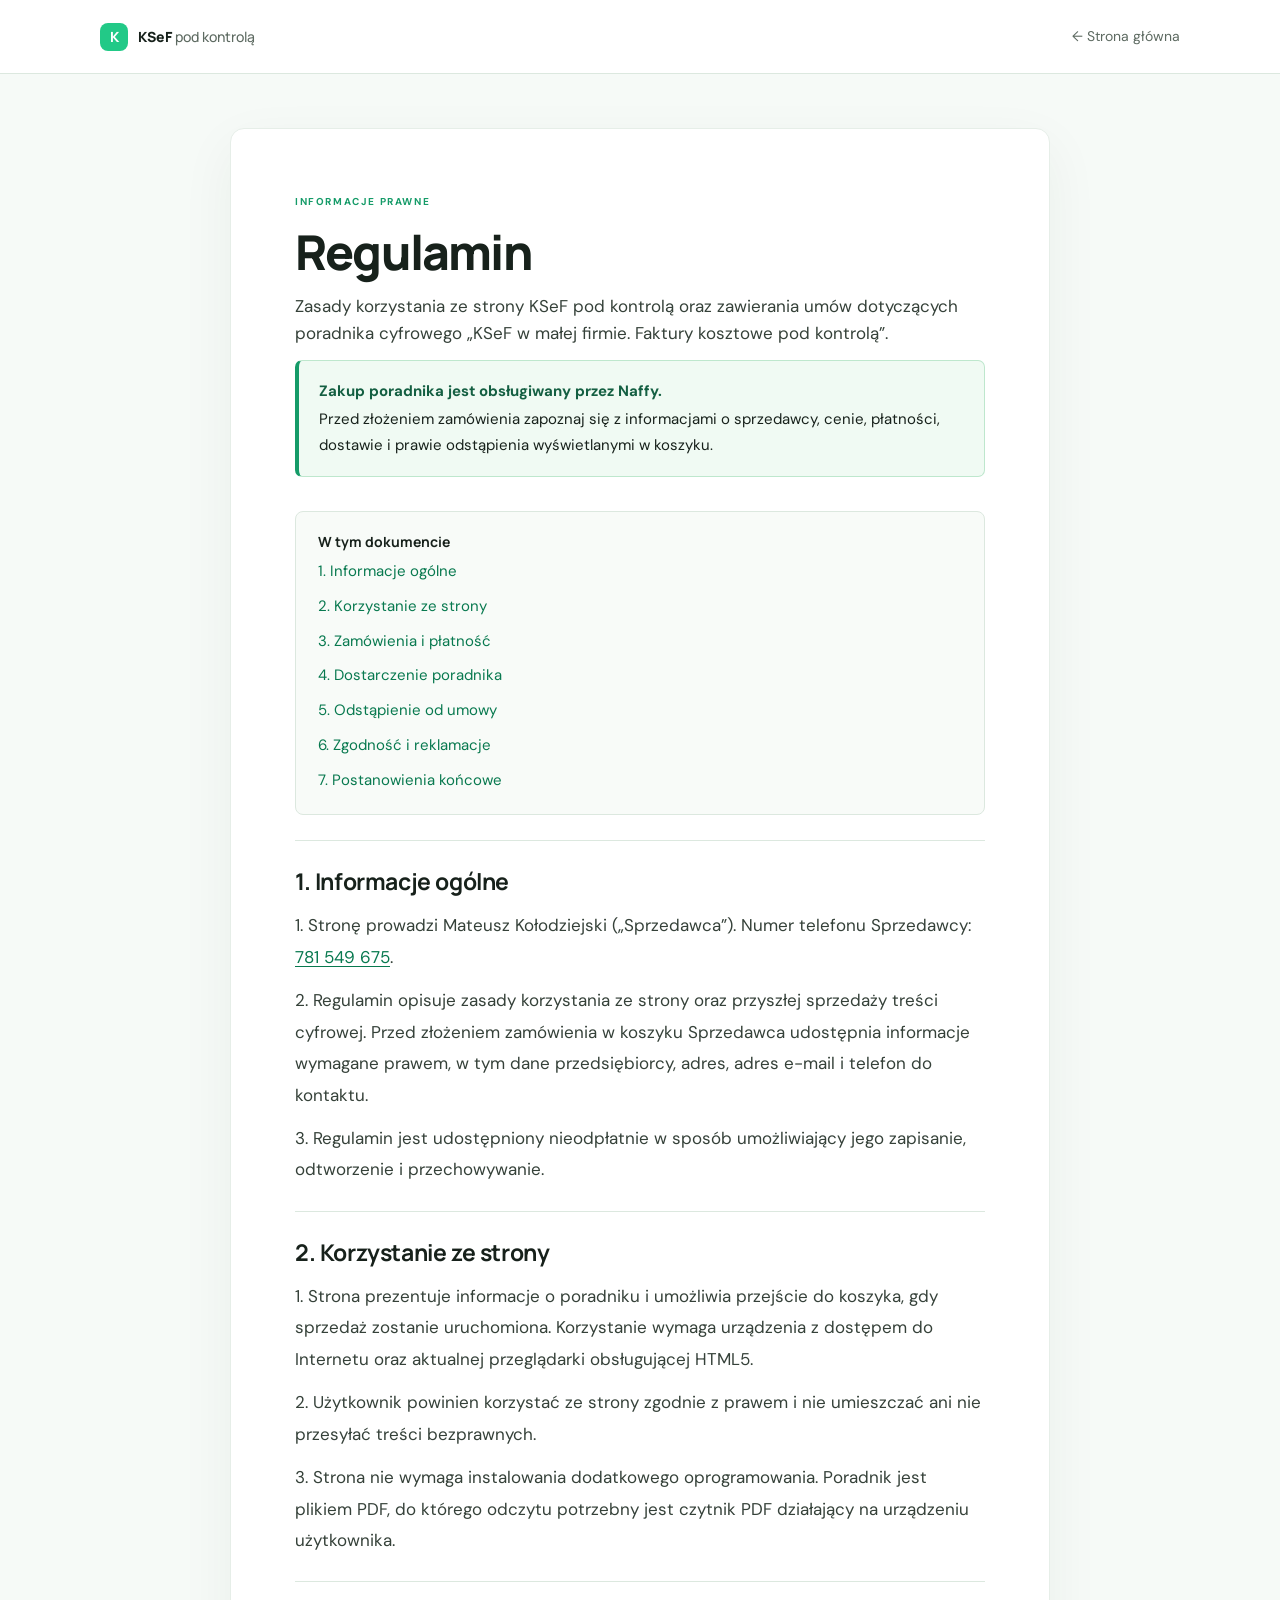
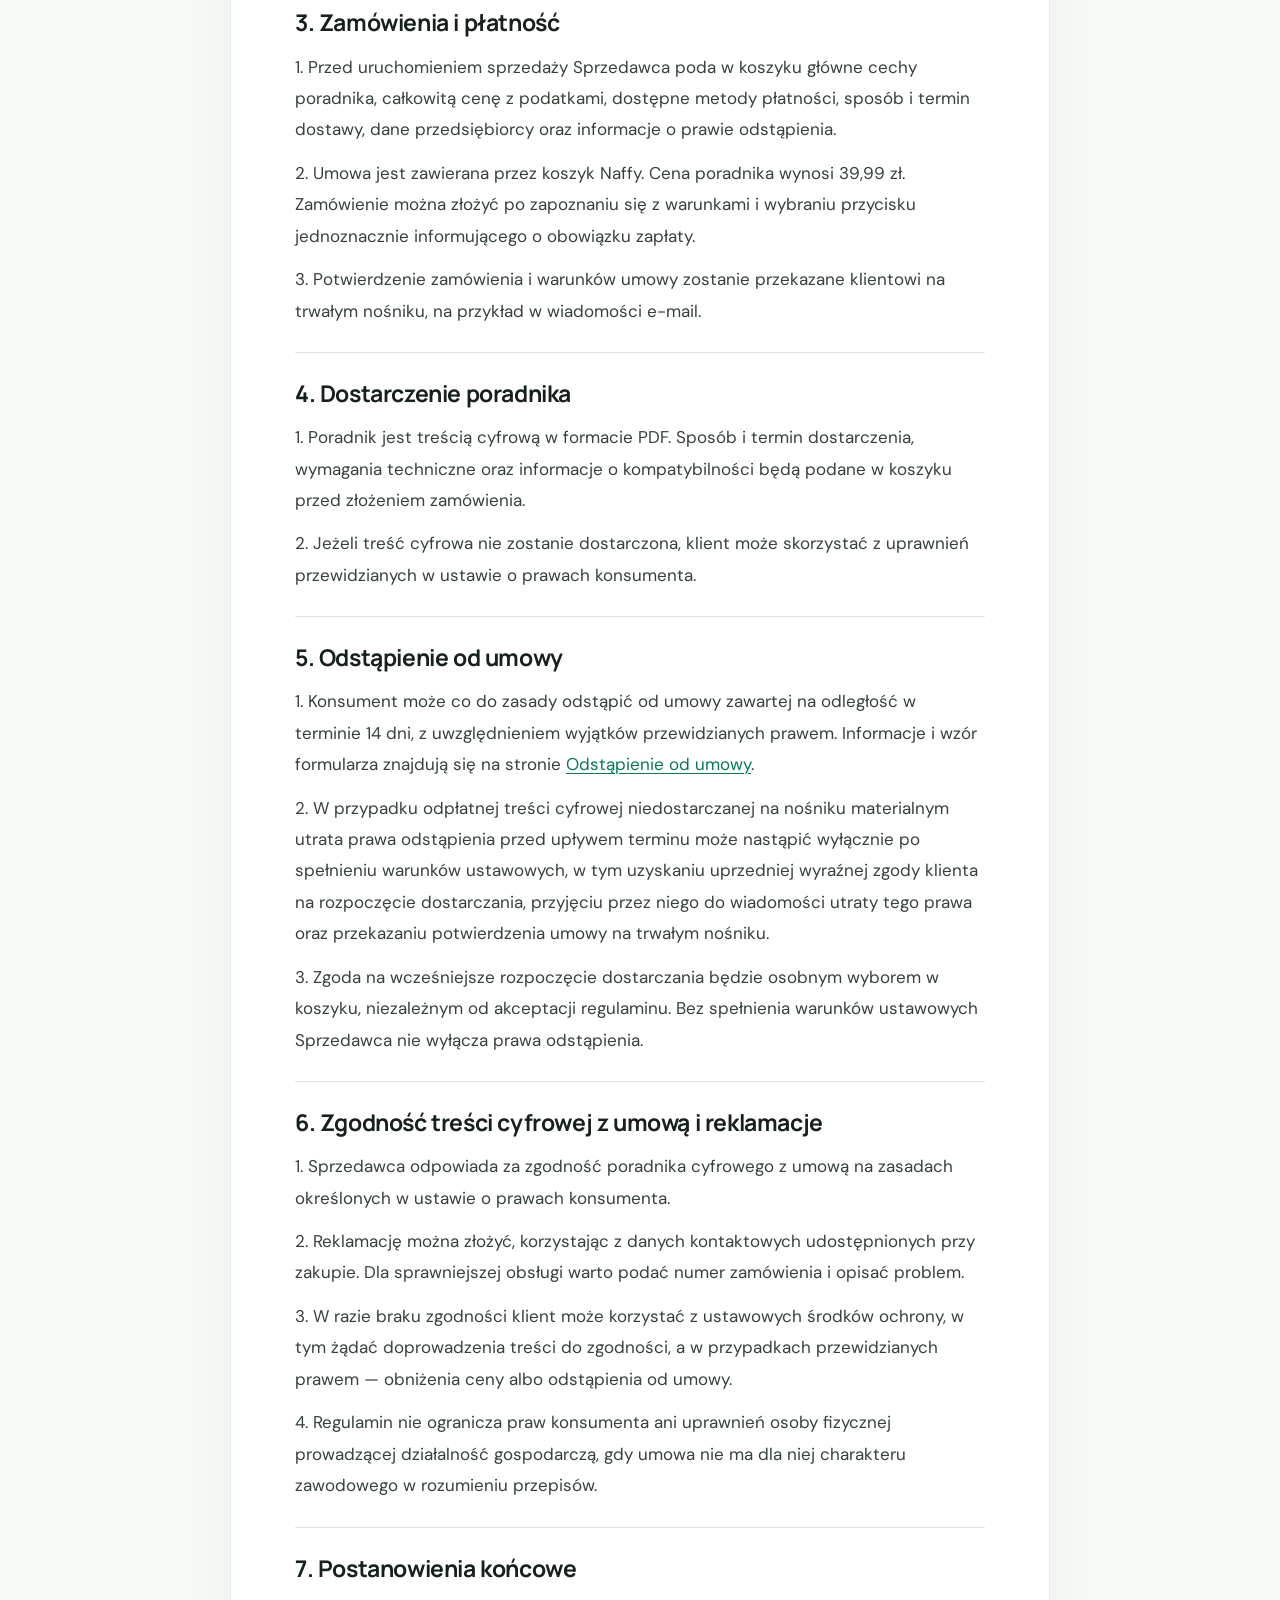
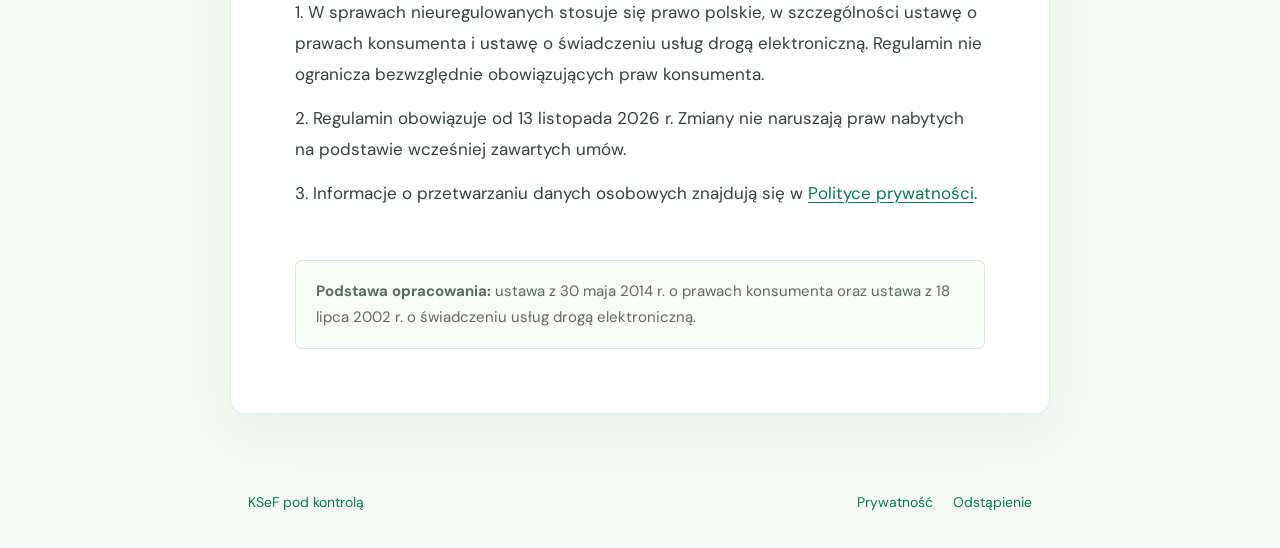
==== commit 44a55a55: "Set ebook price and connect Naffy checkout" ====
--- a/regulamin.html
+++ b/regulamin.html
@@ -19,7 +19,7 @@
     <div class="doc-kicker">INFORMACJE PRAWNE</div>
     <h1>Regulamin</h1>
     <p class="lead">Zasady korzystania ze strony KSeF pod kontrolą oraz zawierania umów dotyczących poradnika cyfrowego „KSeF w małej firmie. Faktury kosztowe pod kontrolą”.</p>
-    <aside class="notice"><strong>Strona jest obecnie w wersji demonstracyjnej.</strong> Składanie i opłacanie zamówień nie jest aktywne. Przed uruchomieniem sprzedaży wszystkie informacje wymagane przed zakupem, w tym dane przedsiębiorcy, adres, e-mail, cenę i sposób dostawy, muszą być pokazane klientowi w koszyku przed złożeniem zamówienia.</aside>
+    <aside class="notice"><strong>Zakup poradnika jest obsługiwany przez Naffy.</strong> Przed złożeniem zamówienia zapoznaj się z informacjami o sprzedawcy, cenie, płatności, dostawie i prawie odstąpienia wyświetlanymi w koszyku.</aside>
     <nav class="toc" aria-label="Spis treści">
       <strong>W tym dokumencie</strong>
       <a href="#postanowienia">1. Informacje ogólne</a>
@@ -34,7 +34,7 @@
     <section id="postanowienia">
       <h2>1. Informacje ogólne</h2>
       <p>1. Stronę prowadzi Mateusz Kołodziejski („Sprzedawca”). Numer telefonu Sprzedawcy: <a href="tel:781549675">781 549 675</a>.</p>
-      <p>2. Regulamin opisuje zasady korzystania ze strony oraz przyszłej sprzedaży treści cyfrowej. Wymagane informacje o przedsiębiorcy i dane do kontaktu będą podane przed złożeniem zamówienia w koszyku. Do czasu udostępnienia tych danych i pozostałych warunków sprzedaży zamówienia pozostają wyłączone.</p>
+      <p>2. Regulamin opisuje zasady korzystania ze strony oraz przyszłej sprzedaży treści cyfrowej. Przed złożeniem zamówienia w koszyku Sprzedawca udostępnia informacje wymagane prawem, w tym dane przedsiębiorcy, adres, adres e-mail i telefon do kontaktu.</p>
       <p>3. Regulamin jest udostępniony nieodpłatnie w sposób umożliwiający jego zapisanie, odtworzenie i przechowywanie.</p>
     </section>
 
@@ -48,7 +48,7 @@
     <section id="zamowienia">
       <h2>3. Zamówienia i płatność</h2>
       <p>1. Przed uruchomieniem sprzedaży Sprzedawca poda w koszyku główne cechy poradnika, całkowitą cenę z podatkami, dostępne metody płatności, sposób i termin dostawy, dane przedsiębiorcy oraz informacje o prawie odstąpienia.</p>
-      <p>2. Umowa będzie zawierana przez koszyk wskazany na stronie. Zamówienie będzie można złożyć dopiero po zapoznaniu się z warunkami i wybraniu przycisku jednoznacznie informującego o obowiązku zapłaty.</p>
+      <p>2. Umowa jest zawierana przez koszyk Naffy. Cena poradnika wynosi 39,99 zł. Zamówienie można złożyć po zapoznaniu się z warunkami i wybraniu przycisku jednoznacznie informującego o obowiązku zapłaty.</p>
       <p>3. Potwierdzenie zamówienia i warunków umowy zostanie przekazane klientowi na trwałym nośniku, na przykład w wiadomości e-mail.</p>
     </section>
 
@@ -84,4 +84,4 @@
   </main>
   <footer class="doc-footer"><a href="index.html">KSeF pod kontrolą</a><nav><a href="polityka-prywatnosci.html">Prywatność</a><a href="odstapienie.html">Odstąpienie</a></nav></footer>
 </body>
-</html>+</html>
--- a/documents.css
+++ b/documents.css
@@ -1 +1,10 @@
-:root{--ink:#17211b;--muted:#5d6a61;--green:#159b68;--line:#dce8df;--soft:#f6faf7;--display:"Manrope","DM Sans",Arial,sans-serif;--sans:"DM Sans",Arial,sans-serif}*{box-sizing:border-box}html{scroll-behavior:smooth}body{margin:0;background:var(--soft);color:var(--ink);font:16px/1.8 var(--sans);-webkit-font-smoothing:antialiased}a{color:#08794f;text-decoration-thickness:1px;text-underline-offset:3px}.doc-header{height:74px;padding:0 max(24px,calc((100% - 1080px)/2));display:flex;align-items:center;justify-content:space-between;background:#fff;border-bottom:1px solid var(--line)}.brand{display:flex;align-items:center;gap:10px;color:var(--ink);font:800 14px var(--display);text-decoration:none}.brand i{font-style:normal;font-weight:500;color:var(--muted)}.mark{display:grid;place-items:center;background:#22c987;color:white;width:28px;height:28px;border-radius:8px}.back{font-size:13px;text-decoration:none;color:var(--muted)}.doc-shell{width:min(820px,calc(100% - 36px));margin:54px auto 76px;padding:clamp(24px,6vw,64px);background:white;border:1px solid #e6eee8;box-shadow:0 18px 55px #1c3c270e;border-radius:14px}.doc-kicker{font-size:10px;letter-spacing:1.6px;font-weight:700;color:var(--green);margin-bottom:13px}.doc-shell h1{font:800 clamp(34px,6vw,48px)/1.12 var(--display);letter-spacing:-1.8px;margin:0 0 15px}.lead{font-size:18px;line-height:1.6;color:var(--muted);margin:0 0 28px}.notice{padding:18px 20px;margin:0 0 34px;border:1px solid #bee7cd;border-left:4px solid var(--green);border-radius:7px;background:#f0faf3;font-size:14px;line-height:1.7}.notice strong{display:block;color:#145f42;margin-bottom:3px}.doc-shell section{padding:25px 0;border-top:1px solid var(--line);scroll-margin-top:20px}.doc-shell h2{font:700 21px/1.35 var(--display);letter-spacing:-.4px;margin:0 0 13px}.doc-shell p,.doc-shell li{font-size:15px;color:#354139}.doc-shell p{margin:0 0 12px}.doc-shell p:last-child{margin-bottom:0}.doc-shell ul{padding-left:22px;margin:12px 0}.doc-shell li{padding:0 0 10px}.toc{display:grid;gap:7px;padding:20px 22px;margin:0 0 25px;background:#f8fbf8;border:1px solid var(--line);border-radius:8px}.toc strong{font:700 14px var(--display)}.toc a{font-size:13px;text-decoration:none}.toc a:hover,.doc-links a:hover,.doc-footer a:hover{color:#095c3e;text-decoration:underline}.sources{margin-top:26px;padding:18px 20px;background:#f8fbf8;border:1px solid var(--line);border-radius:7px;color:var(--muted);font-size:13px;line-height:1.7}.sources b{color:#27372d}.form-template{margin-top:18px;padding:22px;border:1px solid var(--line);border-radius:8px;background:#fbfdfb}.form-template p{margin-bottom:13px}.form-template .small{font-size:12px;color:var(--muted);margin-top:18px}.doc-links{display:flex;justify-content:space-between;margin-top:26px!important}.doc-footer{max-width:820px;margin:0 auto;padding:0 18px 32px;display:flex;justify-content:space-between;font-size:12px;color:var(--muted)}.doc-footer a{text-decoration:none}.doc-footer nav{display:flex;gap:20px}@media(max-width:560px){body{font-size:15px}.doc-header{height:64px;padding:0 18px}.back{font-size:11px}.doc-shell{width:calc(100% - 20px);margin:18px auto 42px;padding:24px 20px;border-radius:10px}.lead{font-size:16px}.doc-shell h2{font-size:19px}.doc-shell p,.doc-shell li{font-size:14px}.doc-footer{padding:0 14px 24px}.doc-footer nav{gap:12px}}+:root{--ink:#17211b;--muted:#5d6a61;--green:#159b68;--line:#dce8df;--soft:#f6faf7;--display:"Manrope","DM Sans",Arial,sans-serif;--sans:"DM Sans",Arial,sans-serif}*{box-sizing:border-box}html{scroll-behavior:smooth}body{margin:0;background:var(--soft);color:var(--ink);font:16px/1.8 var(--sans);-webkit-font-smoothing:antialiased}a{color:#08794f;text-decoration-thickness:1px;text-underline-offset:3px}.doc-header{height:74px;padding:0 max(24px,calc((100% - 1080px)/2));display:flex;align-items:center;justify-content:space-between;background:#fff;border-bottom:1px solid var(--line)}.brand{display:flex;align-items:center;gap:10px;color:var(--ink);font:800 14px var(--display);text-decoration:none}.brand i{font-style:normal;font-weight:500;color:var(--muted)}.mark{display:grid;place-items:center;background:#22c987;color:white;width:28px;height:28px;border-radius:8px}.back{font-size:13px;text-decoration:none;color:var(--muted)}.doc-shell{width:min(820px,calc(100% - 36px));margin:54px auto 76px;padding:clamp(24px,6vw,64px);background:white;border:1px solid #e6eee8;box-shadow:0 18px 55px #1c3c270e;border-radius:14px}.doc-kicker{font-size:10px;letter-spacing:1.6px;font-weight:700;color:var(--green);margin-bottom:13px}.doc-shell h1{font:800 clamp(34px,6vw,48px)/1.12 var(--display);letter-spacing:-1.8px;margin:0 0 15px}.lead{font-size:18px;line-height:1.6;color:var(--muted);margin:0 0 28px}.notice{padding:18px 20px;margin:0 0 34px;border:1px solid #bee7cd;border-left:4px solid var(--green);border-radius:7px;background:#f0faf3;font-size:14px;line-height:1.7}.notice strong{display:block;color:#145f42;margin-bottom:3px}.doc-shell section{padding:25px 0;border-top:1px solid var(--line);scroll-margin-top:20px}.doc-shell h2{font:700 21px/1.35 var(--display);letter-spacing:-.4px;margin:0 0 13px}.doc-shell p,.doc-shell li{font-size:15px;color:#354139}.doc-shell p{margin:0 0 12px}.doc-shell p:last-child{margin-bottom:0}.doc-shell ul{padding-left:22px;margin:12px 0}.doc-shell li{padding:0 0 10px}.toc{display:grid;gap:7px;padding:20px 22px;margin:0 0 25px;background:#f8fbf8;border:1px solid var(--line);border-radius:8px}.toc strong{font:700 14px var(--display)}.toc a{font-size:13px;text-decoration:none}.toc a:hover,.doc-links a:hover,.doc-footer a:hover{color:#095c3e;text-decoration:underline}.sources{margin-top:26px;padding:18px 20px;background:#f8fbf8;border:1px solid var(--line);border-radius:7px;color:var(--muted);font-size:13px;line-height:1.7}.sources b{color:#27372d}.form-template{margin-top:18px;padding:22px;border:1px solid var(--line);border-radius:8px;background:#fbfdfb}.form-template p{margin-bottom:13px}.form-template .small{font-size:12px;color:var(--muted);margin-top:18px}.doc-links{display:flex;justify-content:space-between;margin-top:26px!important}.doc-footer{max-width:820px;margin:0 auto;padding:0 18px 32px;display:flex;justify-content:space-between;font-size:12px;color:var(--muted)}.doc-footer a{text-decoration:none}.doc-footer nav{display:flex;gap:20px}@media(max-width:560px){body{font-size:15px}.doc-header{height:64px;padding:0 18px}.back{font-size:11px}.doc-shell{width:calc(100% - 20px);margin:18px auto 42px;padding:24px 20px;border-radius:10px}.lead{font-size:16px}.doc-shell h2{font-size:19px}.doc-shell p,.doc-shell li{font-size:14px}.doc-footer{padding:0 14px 24px}.doc-footer nav{gap:12px}}
+
+/* Larger legal-document typography for easier reading */
+body{font-size:17px;line-height:1.85}
+.doc-shell p,.doc-shell li{font-size:17px}
+.doc-shell h2{font-size:23px}
+.notice,.sources{font-size:15px}
+.toc a{font-size:15px}
+.back,.doc-footer{font-size:14px}
+@media(max-width:560px){body{font-size:16px}.doc-shell p,.doc-shell li{font-size:16px}.doc-shell h2{font-size:21px}.notice,.sources{font-size:14px}.toc a{font-size:14px}.back,.doc-footer{font-size:13px}}
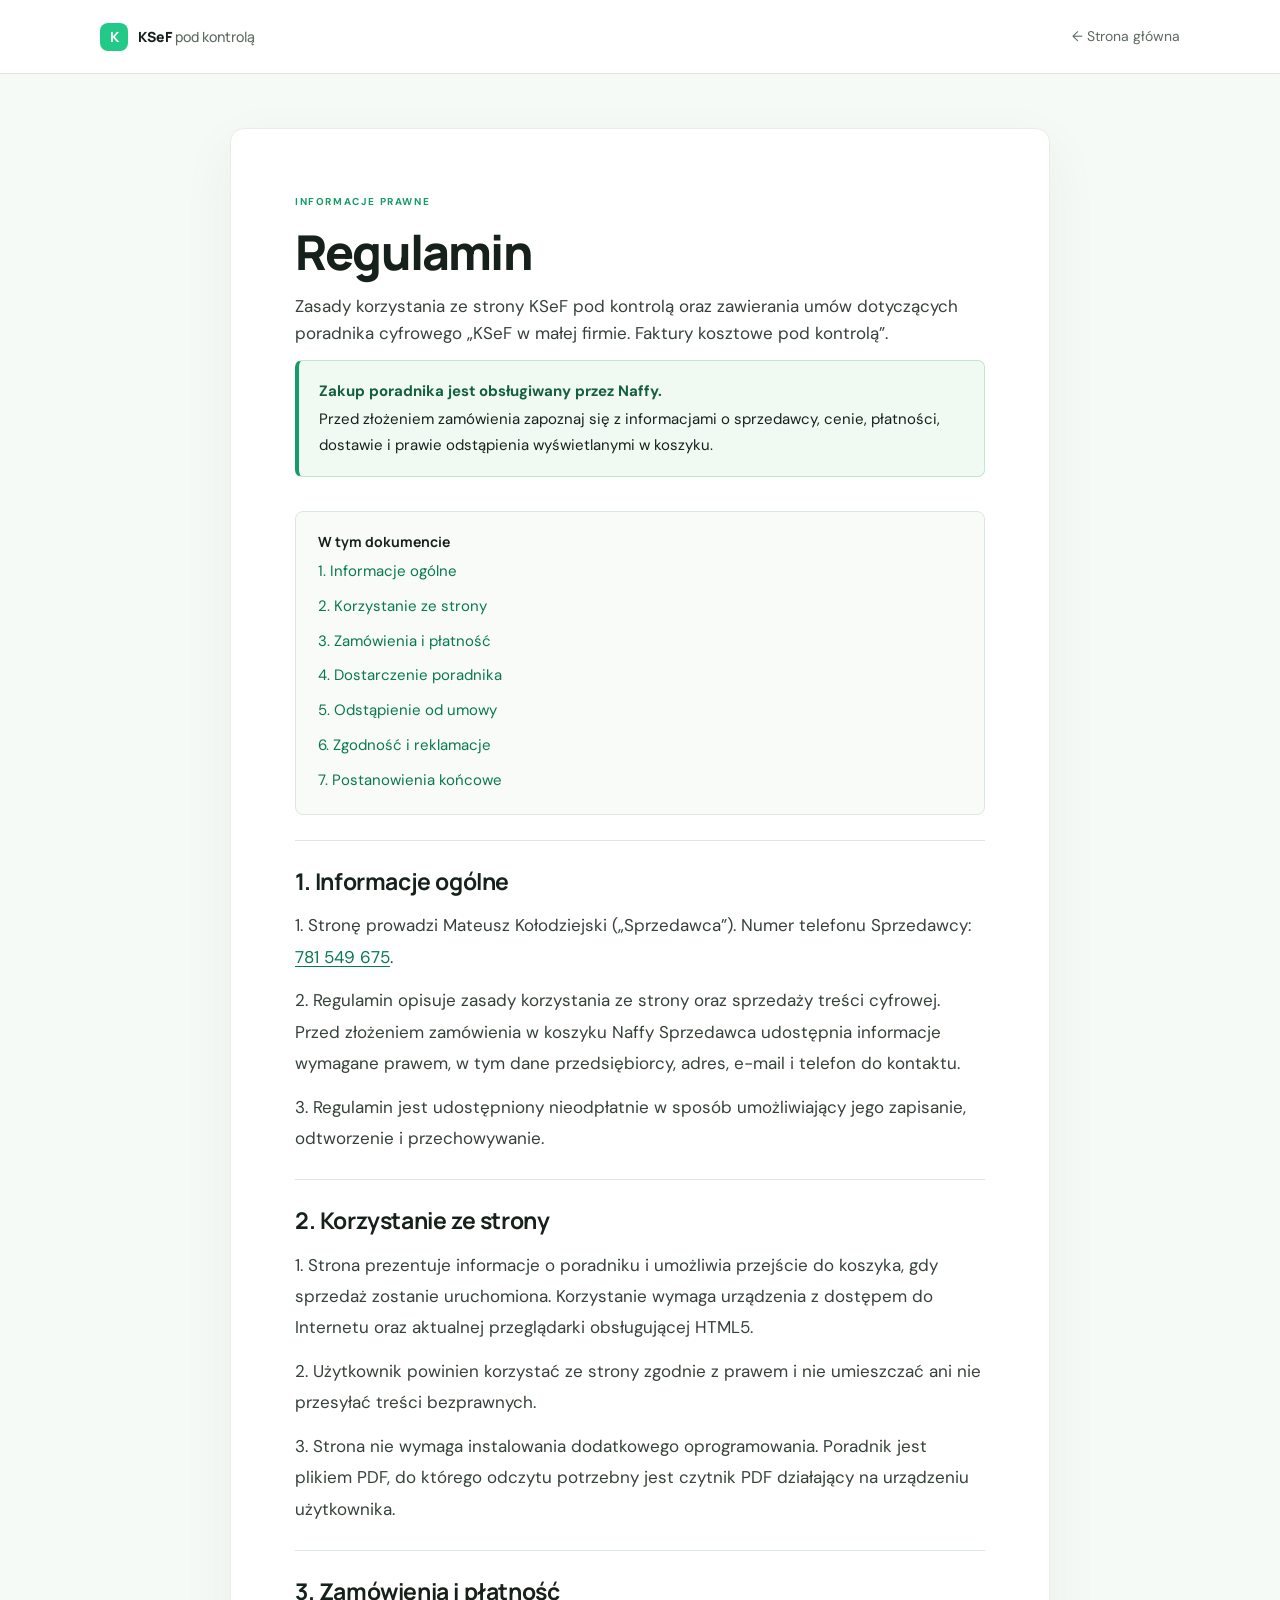
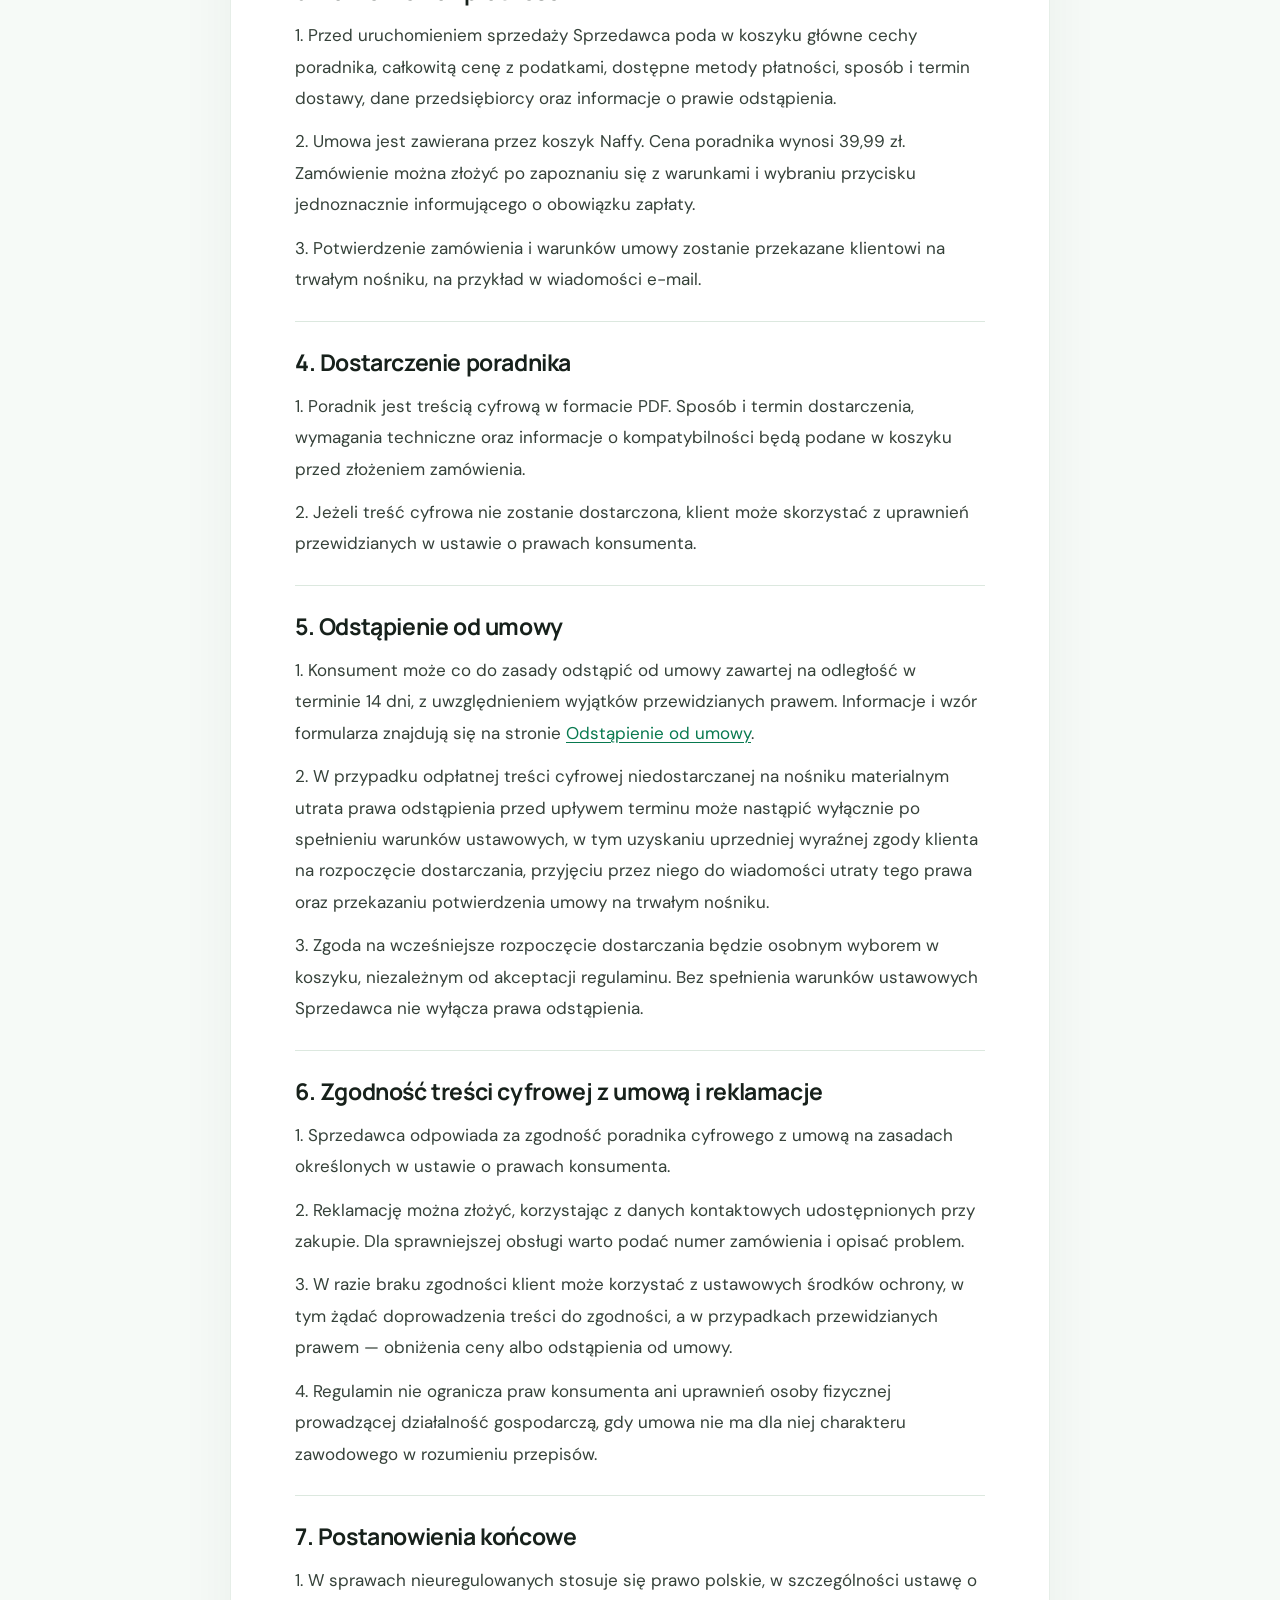
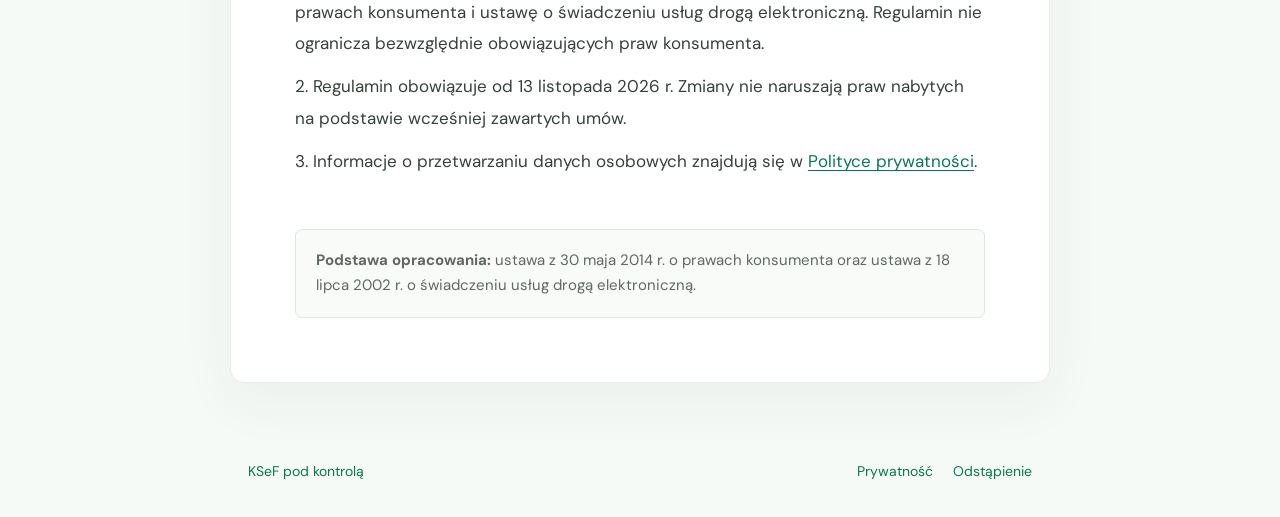
==== commit 309a8888: "Use Naffy for all purchases and remove demo messaging" ====
--- a/regulamin.html
+++ b/regulamin.html
@@ -34,7 +34,7 @@
     <section id="postanowienia">
       <h2>1. Informacje ogólne</h2>
       <p>1. Stronę prowadzi Mateusz Kołodziejski („Sprzedawca”). Numer telefonu Sprzedawcy: <a href="tel:781549675">781 549 675</a>.</p>
-      <p>2. Regulamin opisuje zasady korzystania ze strony oraz przyszłej sprzedaży treści cyfrowej. Przed złożeniem zamówienia w koszyku Sprzedawca udostępnia informacje wymagane prawem, w tym dane przedsiębiorcy, adres, adres e-mail i telefon do kontaktu.</p>
+      <p>2. Regulamin opisuje zasady korzystania ze strony oraz sprzedaży treści cyfrowej. Przed złożeniem zamówienia w koszyku Naffy Sprzedawca udostępnia informacje wymagane prawem, w tym dane przedsiębiorcy, adres, e-mail i telefon do kontaktu.</p>
       <p>3. Regulamin jest udostępniony nieodpłatnie w sposób umożliwiający jego zapisanie, odtworzenie i przechowywanie.</p>
     </section>
 
@@ -85,3 +85,4 @@
   <footer class="doc-footer"><a href="index.html">KSeF pod kontrolą</a><nav><a href="polityka-prywatnosci.html">Prywatność</a><a href="odstapienie.html">Odstąpienie</a></nav></footer>
 </body>
 </html>
+
